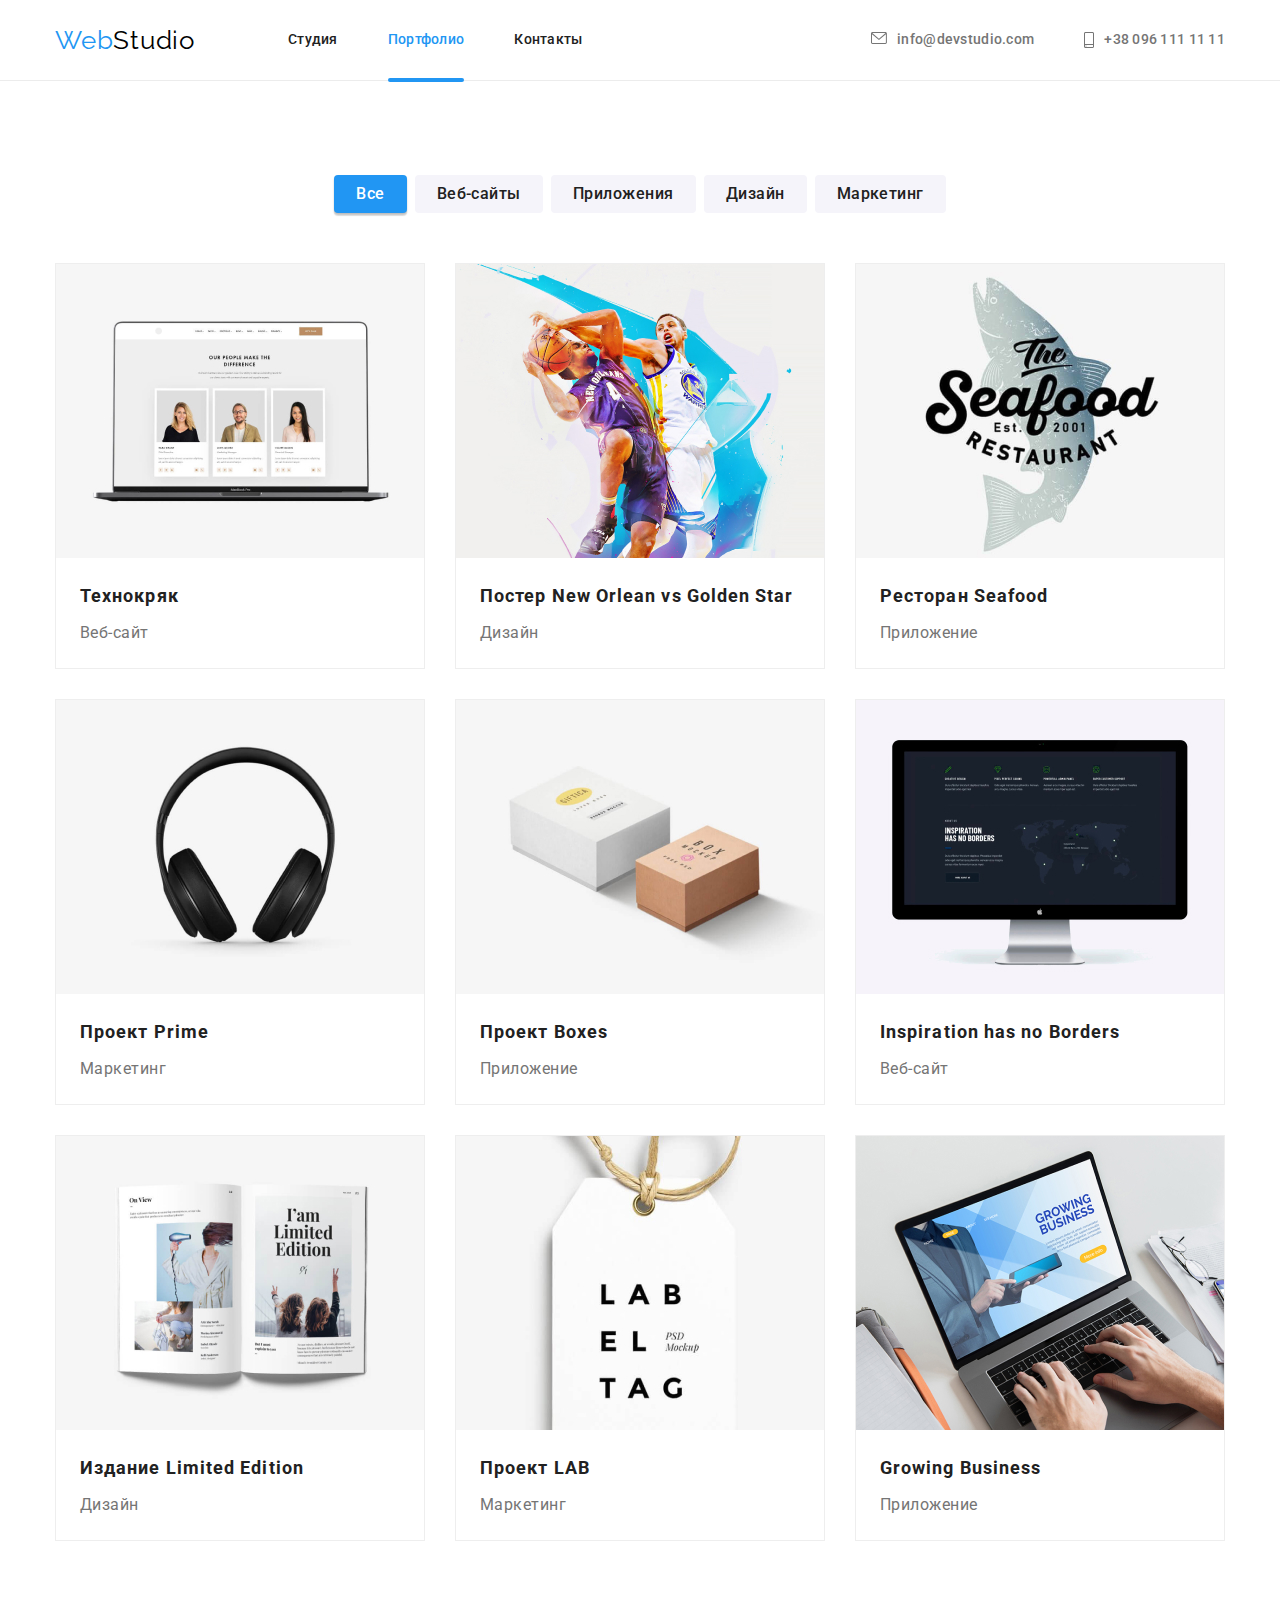
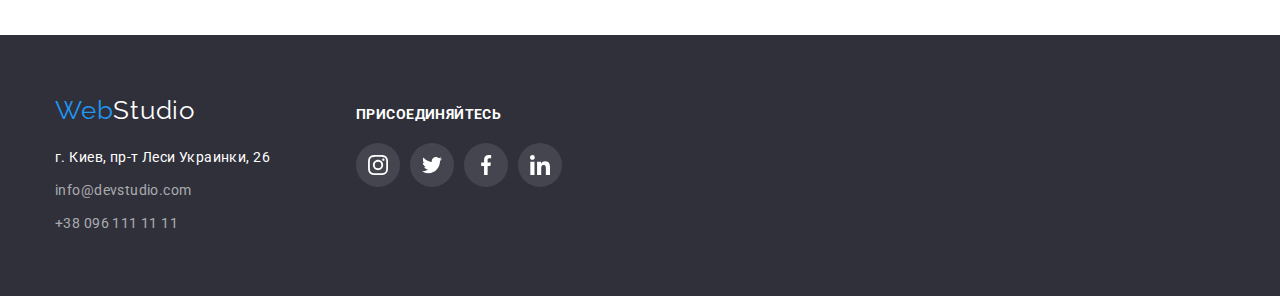
==== portfolio.html @ a4a15072 "add file" ====
<!DOCTYPE html>
<html lang="ru">
  <head>
    <meta charset="UTF-8" />
    <meta http-equiv="X-UA-Compatible" content="IE=edge" />
    <meta name="viewport" content="width=device-width, initial-scale=1.0" />
    <title>WebStudio</title>
    <link rel="preconnect" href="https://fonts.googleapis.com" />
    <link rel="preconnect" href="https://fonts.gstatic.com" crossorigin />
    <link
      href="https://fonts.googleapis.com/css2?family=Raleway:wght@700&family=Roboto:wght@400;500;700;900&display=swap"
      rel="stylesheet"
    />
    <link
      rel="stylesheet"
      href="https://cdnjs.cloudflare.com/ajax/libs/modern-normalize/1.1.0/modern-normalize.min.css"
    />
    <link rel="stylesheet" href="./css/styles.css" />
  </head>
  <body>
    <header class="border">
      <div class="container header-div">
        <div class="header-div">
          <a href="" class="logo">
            <span class="logo-1">Web</span><span class="logo-2">Studio</span></a
          >
          <nav>
            <ul class="site-nav list">
              <li class="iten">
                <a href="./index.html" class="site-nav-list">Студия</a>
              </li>
              <li class="iten">
                <a href="./portfolio.html" class="site-nav-activ">Портфолио</a>
              </li>
              <li class="iten">
                <a href="" class="site-nav-list">Контакты</a>
              </li>
            </ul>
          </nav>
        </div>
        <div class="contacts">
          <ul class="contacts-list list">
            <li class="iten">
              <a href="mailto:info@devstudio.com" class="contacts-info">
                <svg class="header-icon" width="16" height="12">
                  <use href="./img/symbol-defs.svg#icon-envelope"></use>
                </svg>
                info@devstudio.com</a
              >
            </li>
            <li class="iten">
              <a href="tel:+380961111111" class="contacts-info">
                <svg class="header-icon" width="10" height="16">
                  <use href="./img/symbol-defs.svg#icon-smartphone"></use>
                </svg>
                +38 096 111 11 11</a
              >
            </li>
          </ul>
        </div>
      </div>
    </header>

    <main>
      <section class="portfolio-section">
        <div class="container">
          <div class="button-list-div">
            <ul class="button-list list">
              <li class="iten">
                <button type="button" class="button-current-activ">Все</button>
              </li>
              <li class="iten">
                <button type="button" class="button-current">Веб-сайты</button>
              </li>
              <li class="iten">
                <button type="button" class="button-current">Приложения</button>
              </li>
              <li class="iten">
                <button type="button" class="button-current">Дизайн</button>
              </li>
              <li>
                <button type="button" class="button-current">Маркетинг</button>
              </li>
            </ul>
          </div>
          <ul class="user-portfolio-items list">
            <div class="user-portfolio-element">
              <div class="portfolio-img-text">
                <li>
                  <img
                    src="img/port.jpg"
                    alt="Веб-сайт"
                    width="370"
                    height="294"
                  />
                  <p class="user-portfolio-text">
                    Ресурс предлагает комплексные предложения с разным уровнем функционала и сервисов. Все это позволит посетителю получить исчерпывающие сведения о компании или частном лице. 
                  </p>
              </div>
              
                <div class="portfolio-title">
                  <h2 class="user-portfolio-name title">Технокряк</h2>
                  <p class="user-portfolio-type">Веб-сайт</p>
                </div>
              </li>
            </div>
            <div class="user-portfolio-element">
              <div class="portfolio-img-text">
                <li>
                  <img
                    src="img/port-1.jpg"
                    alt="Веб-сайт"
                    width="370"
                    height="294"
                  />
                  <p class="user-portfolio-text">
                    Ресурс предлагает комплексные предложения с разным уровнем функционала и сервисов. Все это позволит посетителю получить исчерпывающие сведения о компании или частном лице. 
                  </p>
              </div>
                <div class="portfolio-title">
                  <h2 class="user-portfolio-name title">
                    Постер New Orlean vs Golden Star
                  </h2>
                  <p class="user-portfolio-type">Дизайн</p>
                </div>
              </li>
            </div>
            <div class="user-portfolio-element">
              <div class="portfolio-img-text">
              <li>
                <img
                  src="img/port-2.jpg"
                  alt="Приложение"
                  width="370"
                  height="294"
                />
                <p class="user-portfolio-text">
                  Ресурс предлагает комплексные предложения с разным уровнем функционала и сервисов. Все это позволит посетителю получить исчерпывающие сведения о компании или частном лице. 
                </p>
              </div>
                <div class="portfolio-title">
                  <h2 class="user-portfolio-name title">Ресторан Seafood</h2>
                  <p class="user-portfolio-type">Приложение</p>
                </div>
              </li>
            </div>
            <div class="user-portfolio-element">
              <div class="portfolio-img-text">
              <li>
                <img
                  src="img/port-3.jpg"
                  alt="Маркетинг"
                  width="370"
                  height="294"
                />
                <p class="user-portfolio-text">
                    Ресурс предлагает комплексные предложения с разным уровнем функционала и сервисов. Все это позволит посетителю получить исчерпывающие сведения о компании или частном лице. 
                  </p>
                </div>
                <div class="portfolio-title">
                  <h2 class="user-portfolio-name title">Проект Prime</h2>
                  <p class="user-portfolio-type">Маркетинг</p>
                </div>
              </li>
            </div>
            <div class="user-portfolio-element">
              <div class="portfolio-img-text">
              <li>
                <img
                  src="img/port-4.jpg"
                  alt="Приложение"
                  width="370"
                  height="294"
                />
                <p class="user-portfolio-text">
                  Ресурс предлагает комплексные предложения с разным уровнем функционала и сервисов. Все это позволит посетителю получить исчерпывающие сведения о компании или частном лице. 
                </p>
              </div>
                <div class="portfolio-title">
                  <h2 class="user-portfolio-name title">Проект Boxes</h2>
                  <p class="user-portfolio-type">Приложение</p>
                </div>
              </li>
            </div>
            <div class="user-portfolio-element">
              <div class="portfolio-img-text">
              <li>
                <img
                  src="img/port-5.jpg"
                  alt="Веб-сайт"
                  width="370"
                  height="294"
                />
                <p class="user-portfolio-text">
                    Ресурс предлагает комплексные предложения с разным уровнем функционала и сервисов. Все это позволит посетителю получить исчерпывающие сведения о компании или частном лице. 
                  </p>
                </div>
                <div class="portfolio-title">
                  <h2 class="user-portfolio-name title">
                    Inspiration has no Borders
                  </h2>
                  <p class="user-portfolio-type">Веб-сайт</p>
                </div>
              </li>
            </div>
            <div class="user-portfolio-element">
              <div class="portfolio-img-text">
                <li>
                  <img
                    src="img/port-6.jpg"
                    alt="Веб-сайт"
                    width="370"
                    height="294"
                  />
                  <p class="user-portfolio-text">
                    Ресурс предлагает комплексные предложения с разным уровнем функционала и сервисов. Все это позволит посетителю получить исчерпывающие сведения о компании или частном лице. 
                  </p>
              </div>
                <div class="portfolio-title">
                  <h2 class="user-portfolio-name title">
                    Издание Limited Edition
                  </h2>
                  <p class="user-portfolio-type">Дизайн</p>
                </div>
              </li>
            </div>
            <div class="user-portfolio-element">
              <div class="portfolio-img-text">
              <li>
                <img
                  src="img/port-7.jpg"
                  alt="Маркетинг"
                  width="370"
                  height="294"
                />
                <p class="user-portfolio-text">
                    Ресурс предлагает комплексные предложения с разным уровнем функционала и сервисов. Все это позволит посетителю получить исчерпывающие сведения о компании или частном лице. 
                  </p>
                </div>
                <div class="portfolio-title">
                  <h2 class="user-portfolio-name title">Проект LAB</h2>
                  <p class="user-portfolio-type">Маркетинг</p>
                </div>
              </li>
            </div>
            <div class="user-portfolio-element">
              <div class="portfolio-img-text">
              <li>
                <img
                  src="img/port-8.jpg"
                  alt="Приложение"
                  width="370"
                  height="294"
                />
                <p class="user-portfolio-text">
                    Ресурс предлагает комплексные предложения с разным уровнем функционала и сервисов. Все это позволит посетителю получить исчерпывающие сведения о компании или частном лице. 
                  </p>
                </div>
                <div class="portfolio-title">
                  <h2 class="user-portfolio-name title">Growing Business</h2>
                  <p class="user-portfolio-type">Приложение</p>
                </div>
              </li>
            </div>
          </ul>
        </div>
      </section>
    </main>
    
    <footer class="footer-contacts footer-div">
      <div class="container footer-container">
          <div>
            <a href="" class="logo logo-footer">
              <span class="logo-1">Web</span><span class="logo-3">Studio</span></a>
            <address class="footer-address">
              <ul class="footer-contacts-list list">
                <li class="footer-iten">
                  <a href="https://goo.gl/maps/tQwy83gQyjdD5JpE6" class="footer-list-address-activ">г. Киев, пр-т Леси
                    Украинки, 26</a>
                </li>
                <li class="footer-iten">
                  <a href="mailto:info@devstudio.com" class="footer-list-address">info@devstudio.com</a>
                </li>
                <li class="footer-iten">
                  <a href="tel:+380961111111" class="footer-list-address">+38 096 111 11 11</a>
                </li>
              </ul>
            </address>
          </div>
          <div class="footer-box">
            <h2 class="footer-title">Присоединяйтесь</h2>
        <ul class="team-box list">
          <li class="box-list"><a href="" target="_blank" rel="noopener noreferrer nofollow" class="team-box-list">
            <svg  class="user-icon" width="20" height="20">
              <use href="./img/symbol-defs.svg#icon-instagram-f"></use>
            </svg>
          </a></li>
          <li class="box-list"><a href="" target="_blank" rel="noopener noreferrer nofollow" class="team-box-list">
            <svg  class="user-icon" width="20" height="20">
              <use href="./img/symbol-defs.svg#icon-twitter-f"></use>
            </svg>
          </a></li>
          <li class="box-list"><a href="" target="_blank" rel="noopener noreferrer nofollow" class="team-box-list">
            <svg  class="user-icon" width="20" height="20">
              <use href="./img/symbol-defs.svg#icon-facebook-f"></use>
            </svg>
          </a></li>
          <li class="box-list"><a href="" target="_blank" rel="noopener noreferrer nofollow" class="team-box-list">
            <svg  class="user-icon" width="20" height="20">
              <use href="./img/symbol-defs.svg#icon-linkedin-f"></use>
            </svg>
          </a></li>
        </ul>
      </div>
    </div>
    </footer>
  </body>
  </body>
</html>
---- css/styles.css ----
:root {
  --primary-text-color: #757575;
  --title-text-color: #212121;
  --activ-color: #2196f3;
  --color-header: #000000;
  --color-text-reserve: #ffffff;
  --color-footer-contacts: rgba(255, 255, 255, 0.6);
  --color-icons: #afb1b8;
}

body {
  margin: 0;
  font-family: "Roboto", sans-serif;
  background-color: #ffffff;
  color: var(--title-text-color);
}

/*--------------------------logo----------------------------*/
.logo {
  text-decoration: none;
  display: flex;
  padding-top: 24px;
  padding-bottom: 24px;
}

.logo-1,
.logo-2,
.logo-3 {
  font-family: "Raleway", sans-serif;
  font-size: 26px;
  line-height: 1.19;
  letter-spacing: 0.03em;
}

.logo-1 {
  color: var(--activ-color);
}

.logo-2 {
  color: var(--color-header);
}

.logo-3 {
  color: var(--color-text-reserve);
}

.container {
  width: 1200px;
  margin: 0 auto;
  padding-left: 15px;
  padding-right: 15px;
}

/*--------------------------studio-main---------------------------*/
.border {
  border-bottom: 1px solid #ececec;
}

.title {
  color: var(--title-text-color);
  margin: 0;
}

.header-div {
  display: flex;
  align-items: center;
}

.contacts-list > .iten {
  display: flex;
  align-items: center;
}

.list {
  margin: 0;
  padding: 0;
  list-style: none;
}

.site-nav {
  display: flex;
  margin-left: 93px;
  align-items: baseline;
}

.iten:not(:last-child) {
  margin-right: 50px;
}

.site-nav a {
  text-decoration: none;
  transition: color 250ms cubic-bezier(0.4, 0, 0.2, 1), fill 250ms cubic-bezier(0.4, 0, 0.2, 1);
}

.site-nav-activ {
  display: block;
  padding-top: 32px;
  padding-bottom: 32px;

  font-weight: 500;
  font-size: 14px;
  line-height: 1.14;
  color: var(--activ-color);
  letter-spacing: 0.02em;
  position: relative;
}

.site-nav-list {
  display: block;
  padding-top: 32px;
  padding-bottom: 32px;

  font-weight: 500;
  font-size: 14px;
  line-height: 1.14;
  color: var(--title-text-color);
  letter-spacing: 0.02em;
  position: relative;
  transition: color 250ms cubic-bezier(0.4, 0, 0.2, 1), fill 250ms cubic-bezier(0.4, 0, 0.2, 1);
}

.site-nav a:hover,
.site-nav a:focus {
  color: var(--activ-color);
}

.site-nav-list:hover::after {
  content: "";
  height: 4px;
  width: 100%;
  background-color: #2196f3;
  border-radius: 2px;
  margin-top: 30px;
  display: block;
  position: absolute;
}

.site-nav-activ::after {
  content: "";
  height: 4px;
  width: 100%;
  background-color: #2196f3;
  border-radius: 2px;
  margin-top: 30px;
  display: block;
  position: absolute;
}

.contacts {
  display: flex;
  margin-left: auto;
}

.contacts-list {
  display: flex;
  margin-left: auto;
}

.contacts .contacts-info {
  display: flex;
  padding-top: 32px;
  padding-bottom: 32px;

  font-weight: 500;
  font-size: 14px;
  line-height: 1.14;
  text-decoration: none;
  color: var(--primary-text-color);
  letter-spacing: 0.02em;
  transition: color 250ms cubic-bezier(0.4, 0, 0.2, 1), fill 250ms cubic-bezier(0.4, 0, 0.2, 1);
}

.header-icon {
  margin-right: 10px;
  fill: currentColor;
}

.contacts-list .contacts-info:hover,
.contacts-list .contacts-info:focus {
  color: var(--activ-color);
}

.heading-div {
  padding-bottom: 94px;
}

.heading {
  background-color: #c4c4c4;
  height: 600px;
  padding-top: 200px;
  background-image: linear-gradient(
      to right,
      rgba(47, 48, 58, 0.4),
      rgba(47, 48, 58, 0.4)
    ),
    url(../img/hero.jpg);

  background-repeat: no-repeat;
  background-position: center;
  background-size: cover;
}

.heading-text {
  display: block;
  margin: 0 252px;
  text-align: center;
  margin-bottom: 30px;

  font-weight: 900;
  font-size: 44px;
  line-height: 1.36;
  text-transform: uppercase;
  color: var(--color-text-reserve);
  letter-spacing: 0.06em;
}

.button-heading-activ {
  display: inline-block;
  align-items: center;
  text-align: center;
  border: 2px solid var(--activ-color);
  border-radius: 4px;
  margin: 0 485px;
  width: 200px;
  height: 50px;

  cursor: pointer;
  font-weight: 700;
  font-size: 16px;
  line-height: 1.88;
  font-family: inherit;
  color: var(--color-text-reserve);
  background-color: #2196f3;
  border-color: var(--activ-color);
  letter-spacing: 0.06em;
}

.container > .button-heading-activ {
  transition: background-color 250ms cubic-bezier(0.4, 0, 0.2, 1), fill 250ms cubic-bezier(0.4, 0, 0.2, 1);
}

.container > .button-heading-activ:hover,
.container > .button-heading-activ:focus {
  background-color: #188ce8;
  box-shadow: 0px 4px 4px rgba(0, 0, 0, 0.15);
  border-radius: 4px;
  border-color: var(--activ-color);
}

.heading-section {
  padding-top: 94px;
  padding-bottom: 94px;
}

.features-list {
  display: flex;
}

.features-section:not(:last-child) {
  margin-right: 30px;
}

.features-section {
  display: block;
  margin-left: auto;
  width: 270px;
}

.icon-div {
  display: flex;
  height: 120px;
  margin-bottom: 30px;
  background-color: #f5f4fa;
  border-radius: 4px;
  justify-content: center;
  align-items: center;
}

.features-icon {
  width: 70px;
  height: 70px;
}

.features-list-title {
  display: block;
  padding: 0;
  font-weight: 700;
  font-size: 14px;
  line-height: 1.14;
  text-transform: uppercase;
  letter-spacing: 0.03em;
}

.features-list-text {
  display: block;
  margin: 10px 0 0 0;
  font-size: 14px;
  line-height: 1.71;
  color: var(--primary-text-color);
  letter-spacing: 0.03em;
}

.user-portfolio {
  display: block;
  margin: 0 0 50px 0;
  text-align: center;

  font-weight: 700;
  font-size: 36px;
  line-height: 1.17;
  letter-spacing: 0.03em;
}

.user-portfolio-list {
  display: flex;
}

.user-portfolio-img {
  position: relative;
}

.user-img-text {
  position: absolute;
  bottom: 0;
  height: 70px;
  width: 100%;
  background-color: rgba(47, 48, 58, 0.8);
  font-weight: 700;
  font-size: 14px;
  line-height: 1.14;
  text-align: center;
  letter-spacing: 0.03em;
  text-transform: uppercase;
  color: #ffffff;
  margin: 0;
  padding: 27px 82px;
}

.user-portfolio-img img {
  display: block;
}

.user-portfolio-img:not(:last-child) {
  margin-right: 30px;
}

.user-team {
  background-color: #f5f4fa;
  padding-top: 94px;
  padding-bottom: 94px;
}

.user-team-title {
  display: block;
  margin: 0;
  text-align: center;
  padding-bottom: 50px;

  font-weight: 700;
  font-size: 36px;
  line-height: 1.17;
  letter-spacing: 0.03em;
}

.user-team-list {
  display: flex;
}

.user-team-list img {
  display: block;
}

.user-team-img:not(:last-child) {
  margin-right: 30px;
}

.user-team-img {
  background-color: #ffffff;
  box-shadow: 0px 1px 3px rgba(0, 0, 0, 0.12), 0px 1px 1px rgba(0, 0, 0, 0.14),
    0px 2px 1px rgba(0, 0, 0, 0.2);
  border-radius: 0px 0px 4px 4px;
  width: 270px;
}

.profession-div {
  padding-top: 30px;
  padding-bottom: 30px;
}

.user-name {
  display: block;
  margin: 0 0 10px 0;
  text-align: center;

  font-weight: 500;
  font-size: 16px;
  line-height: 1.19;
  letter-spacing: 0.03em;
}

.user-profession {
  display: block;
  margin: 0;
  text-align: center;

  font-size: 16px;
  line-height: 1.17;
  color: var(--primary-text-color);
  letter-spacing: 0.03em;
}

.box {
  display: block;
  margin-top: 16px;
}

.team-box {
  display: flex;
  justify-content: center;
}

.box-list-icon {
  display: flex;
  justify-content: center;
  align-items: center;
  width: 44px;
  height: 44px;
  border-radius: 50%;
  padding: 0;
  background-color: #ffffff;
  fill: var(--color-icons);
  transition: background-color 250ms cubic-bezier(0.4, 0, 0.2, 1), fill 250ms cubic-bezier(0.4, 0, 0.2, 1);
}

.box-list:not(:last-child) {
  margin-right: 10px;
}

.box-list-icon:hover,
.box-list-icon:focus {
  background-color: #2196f3;
  fill: var(--color-text-reserve);
}

.user-client {
  padding-top: 94px;
  padding-bottom: 94px;
}

.client-list {
  display: flex;
  width: 170px;
  height: 92px;
  padding: 0;
}

.client-list:not(:last-child) {
  margin-right: 30px;
}

.client-list-icon {
  justify-content: center;
  border: 1px solid #afb1b8;
  box-sizing: border-box;
  border-radius: 4px;
  fill: var(--color-icons);
  transition: border 250ms cubic-bezier(0.4, 0, 0.2, 1), fill 250ms cubic-bezier(0.4, 0, 0.2, 1);
}

.client-list .user-icon {
  margin: 16px 32px;
}

.client-list-icon:hover,
.client-list-icon:focus {
  border: 1px solid #2196f3;
  fill: var(--activ-color);
}

/*--------------------------footer----------------------------*/
.footer-div {
  background-color: #2f303a;
  padding-top: 60px;
  padding-bottom: 60px;
}

.logo-footer {
  padding-bottom: 20px;
  padding-top: 0;
  width: 145px;
}

.footer-contacts-list {
  display: flex;
  flex-direction: column;
  width: 231px;
  padding-left: 0;
}

.footer-iten:not(:last-child) {
  margin-bottom: 9px;
}

.footer-address {
  margin: 0;
  width: 231px;
  font-size: 14px;
  line-height: 1.71;
  font-style: normal;
  letter-spacing: 0.03em;
}

.footer-list-address-activ {
  text-decoration: none;
  color: var(--color-text-reserve);
}

.footer-list-address {
  color: var(--color-footer-contacts);
  text-decoration: none;
  transition: color 250ms cubic-bezier(0.4, 0, 0.2, 1), fill 250ms cubic-bezier(0.4, 0, 0.2, 1);
}

.footer-list-address:hover,
.footer-list-address:focus {
  color: var(--color-text-reserve);
}

.footer-title {
  display: block;
  margin: 0;
  text-align: left;
  padding-bottom: 20px;

  font-weight: 700;
  font-size: 14px;
  line-height: 1.14;
  letter-spacing: 0.03em;
  text-transform: uppercase;
  color: var(--color-text-reserve);
}

.footer-container {
  display: flex;
}

.footer-box {
  margin-top: 12px;
  margin-left: 70px;
}

.team-box-list {
  display: flex;
  justify-content: center;
  align-items: center;
  width: 44px;
  height: 44px;
  border-radius: 50%;
  padding: 0;
  background-color: rgba(255, 255, 255, 0.1);
  fill: var(--color-text-reserve);
  transition: background-color 250ms cubic-bezier(0.4, 0, 0.2, 1), fill 250ms cubic-bezier(0.4, 0, 0.2, 1);
}

.footer-box .box-list:not(:last-child) {
  margin-right: 10px;
}

.team-box-list:hover,
.team-box-list:focus {
  background-color: #2196f3;
  fill: var(--color-text-reserve);
}

/*--------------------------portfolio----------------------------*/
.portfolio-section {
  padding-bottom: 94px;
  padding-top: 94px;
}

.button-list-div {
  margin-bottom: 50px;
}

.button-list {
  display: flex;
  justify-content: center;
  margin: 0;
}

.button-list > .iten:not(:last-child) {
  margin-right: 8px;
}

.button-current-activ {
  display: inline-block;
  align-items: center;
  text-align: center;
  padding: 6px 22px;

  cursor: pointer;
  font-weight: 500;
  font-size: 16px;
  line-height: 1.63;
  font-family: inherit;
  color: var(--color-text-reserve);
  background-color: #2196f3;
  border: none;
  letter-spacing: 0.03em;
  border-radius: 4px;
  box-shadow: 0px 3px 1px rgba(0, 0, 0, 0.1), 0px 1px 2px rgba(0, 0, 0, 0.08),
    0px 2px 2px rgba(0, 0, 0, 0.12);
}

.button-current {
  display: inline-block;
  align-items: center;
  text-align: center;
  padding: 6px 22px;

  cursor: pointer;
  font-weight: 500;
  font-size: 16px;
  line-height: 1.63;
  font-family: inherit;
  color: var(--title-text-color);
  background-color: #f5f4fa;
  border: none;
  letter-spacing: 0.03em;
  border-radius: 4px;
  transition: color 250ms cubic-bezier(0.4, 0, 0.2, 1), fill 250ms cubic-bezier(0.4, 0, 0.2, 1);
}

.button-current:hover,
.button-current:focus {
  color: var(--color-text-reserve);
  background-color: #2196f3;
  border-color: var(--activ-color);
  box-shadow: 0px 3px 1px rgba(0, 0, 0, 0.1), 0px 1px 2px rgba(0, 0, 0, 0.08),
    0px 2px 2px rgba(0, 0, 0, 0.12);
}

.user-portfolio-items {
  display: flex;
  flex-wrap: wrap;
}

.user-portfolio-element {
  width: 370px;
  margin-right: 30px;
  margin-bottom: 30px;
  border: 1px solid #eeeeee;
  box-sizing: border-box;
  transition: color 250ms cubic-bezier(0.4, 0, 0.2, 1), fill 250ms cubic-bezier(0.4, 0, 0.2, 1);
}

.user-portfolio-element:hover .user-portfolio-text {
  transform: translateY(0);
}

.portfolio-img-text {
  position: relative;
  overflow: hidden;
}

.user-portfolio-text {
  position: absolute;
  top: 0;
  background-color: rgba(33, 150, 243, 0.9);
  color: var(--color-text-reserve);
  font-size: 18px;
  line-height: 1.56;
  letter-spacing: 0.03em;
  padding: 63px 24px;
  margin: 0;
  transform: translateY(100%);
  transition: 250ms linear;
  overflow: auto;
}

.user-portfolio-element:hover {
  box-shadow: 0px 4px 4px rgba(0, 0, 0, 0.25);
}

.user-portfolio-element:nth-child(3n) {
  margin-right: 0;
}

.user-portfolio-element:nth-last-child(-n + 3) {
  margin-bottom: 0;
}

.user-portfolio-element img {
  display: block;
}

.portfolio-title {
  padding-top: 20px;
  padding-left: 24px;
  padding-bottom: 20px;
}

.user-portfolio-name {
  display: block;
  margin: 0 0 4px 0;

  font-weight: 700;
  font-size: 18px;
  line-height: 2;
  letter-spacing: 0.06em;
}

.user-portfolio-type {
  display: block;
  margin: 0;

  font-size: 16px;
  line-height: 1.88;
  color: var(--primary-text-color);
  letter-spacing: 0.03em;
}

/* ------------------------------------modal------------------------------ */

.backdrop {
  position: fixed;
  top: 0;
  background-color: rgba(0, 0, 0, 0.2);
  width: 100%;
  height: 100%;
  transition: opacity 250ms, visibility 250ms;
}

.backdrop.is-hidden .modal {
  transform: scale(0.25) rotateY(60deg);
}

.modal {
  width: 528px;
  height: 581px;
  background-color: #ffffff;
  border-radius: 4px;
  position: absolute;
  top: 50%;
  left: 50%;
  transition: transform 250ms;
  transform: translate(-50%, -50%) scale(1) rotateY(0);
}

.modal-close-btn {
  display: inline-block;
  cursor: pointer;
  color: var(--color-header);
  background-color: transparent;
  border: 1px solid rgba(0, 0, 0, 0.1);
  width: 30px;
  height: 30px;
  border-radius: 50%;
  position: absolute;
  top: 8px;
  right: 8px;
  padding: 0;
  text-align: center;
}

.modal-close-btn:hover,
.modal-close-btn:focus {
  border: 1px solid rgba(0, 0, 0);
}

.is-hidden {
  opacity: 0;
  pointer-events: none;
  visibility: hidden;
}
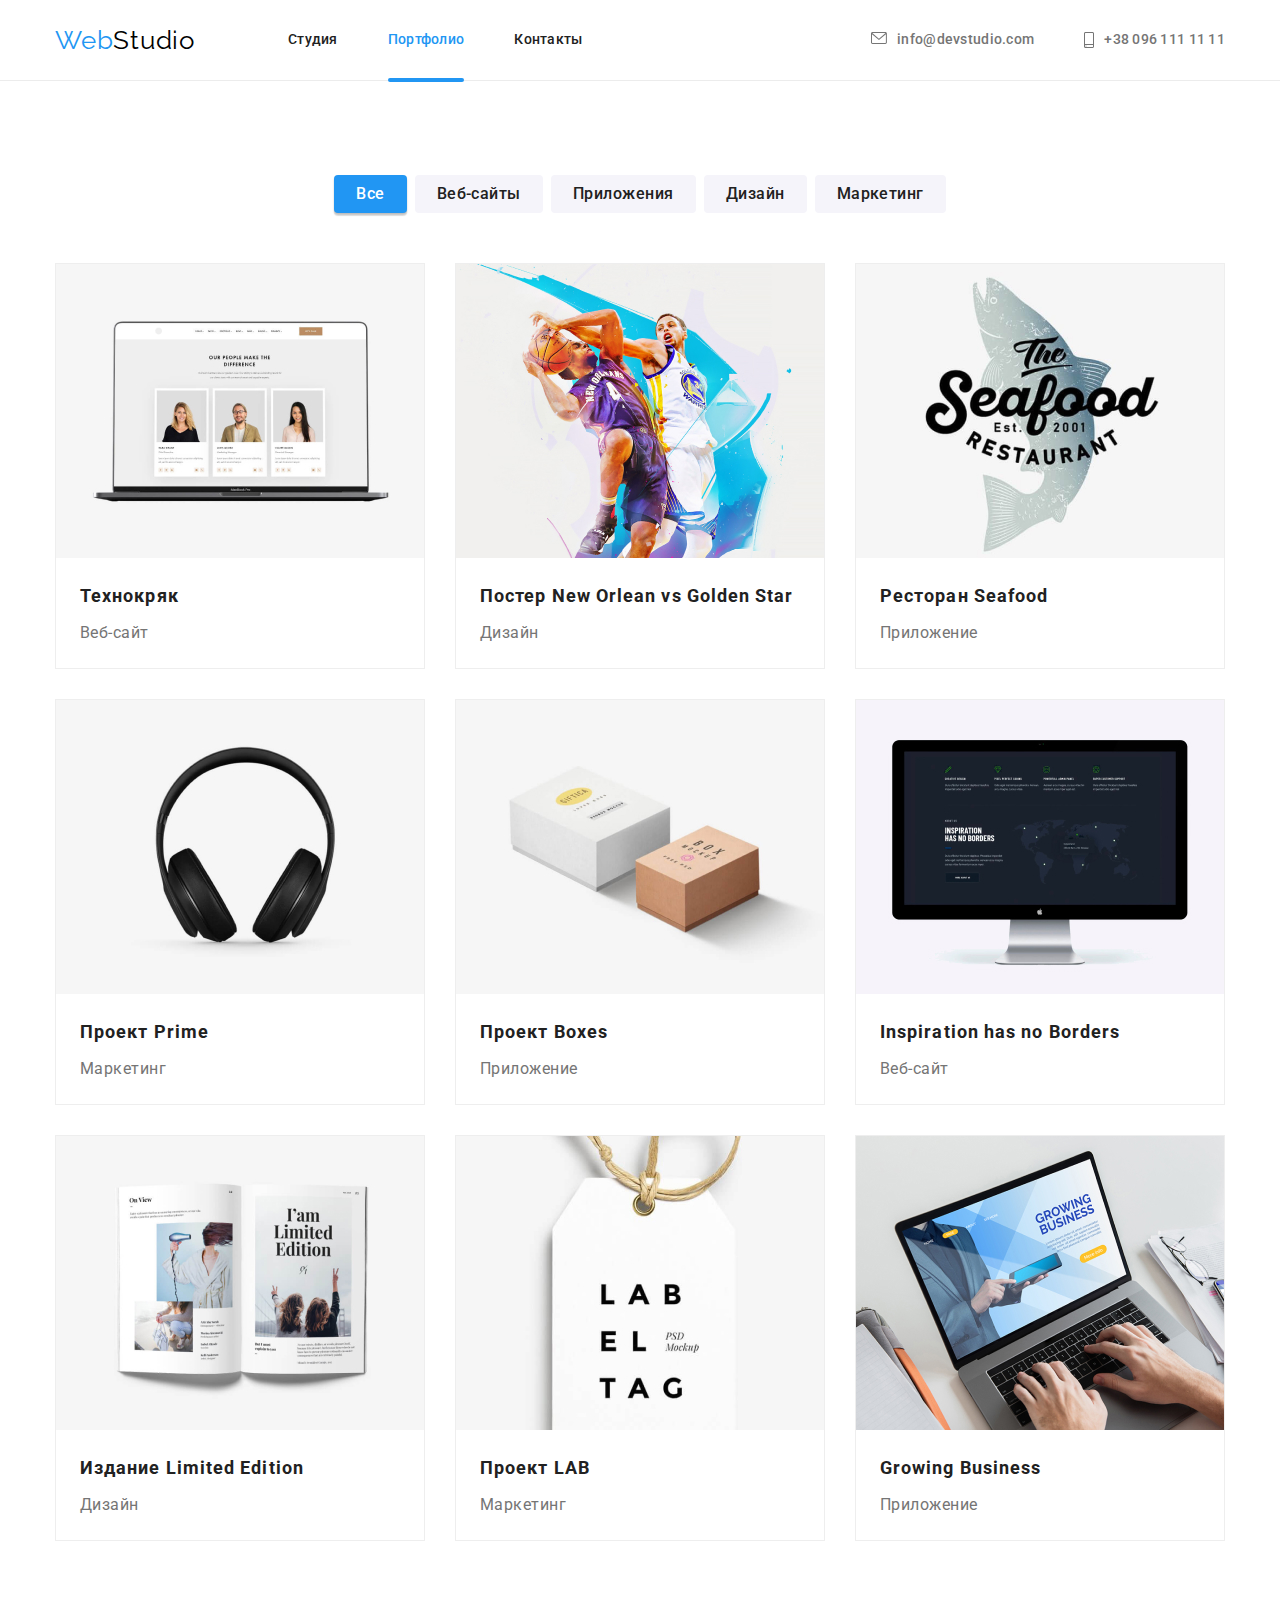
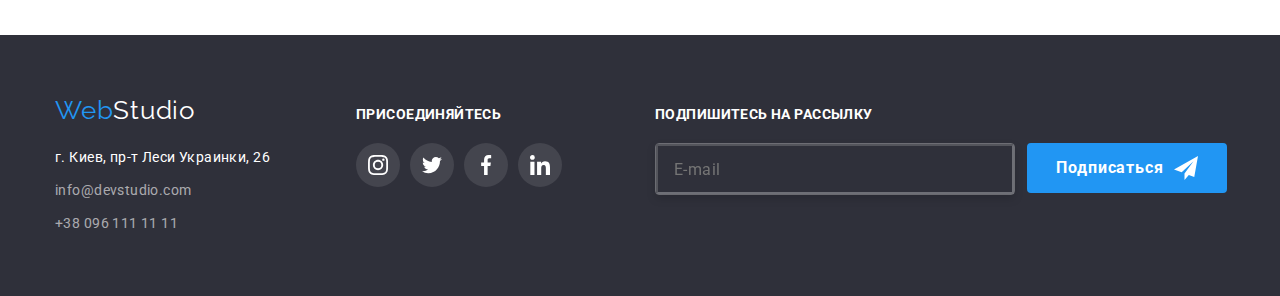
==== commit 4554dccf: "add footer-e-mail" ====
--- a/portfolio.html
+++ b/portfolio.html
@@ -289,30 +289,71 @@
           </div>
           <div class="footer-box">
             <h2 class="footer-title">Присоединяйтесь</h2>
-        <ul class="team-box list">
-          <li class="box-list"><a href="" target="_blank" rel="noopener noreferrer nofollow" class="team-box-list">
-            <svg  class="user-icon" width="20" height="20">
-              <use href="./img/symbol-defs.svg#icon-instagram-f"></use>
-            </svg>
-          </a></li>
-          <li class="box-list"><a href="" target="_blank" rel="noopener noreferrer nofollow" class="team-box-list">
-            <svg  class="user-icon" width="20" height="20">
-              <use href="./img/symbol-defs.svg#icon-twitter-f"></use>
-            </svg>
-          </a></li>
-          <li class="box-list"><a href="" target="_blank" rel="noopener noreferrer nofollow" class="team-box-list">
-            <svg  class="user-icon" width="20" height="20">
-              <use href="./img/symbol-defs.svg#icon-facebook-f"></use>
-            </svg>
-          </a></li>
-          <li class="box-list"><a href="" target="_blank" rel="noopener noreferrer nofollow" class="team-box-list">
-            <svg  class="user-icon" width="20" height="20">
-              <use href="./img/symbol-defs.svg#icon-linkedin-f"></use>
-            </svg>
-          </a></li>
-        </ul>
-      </div>
-    </div>
+            <ul class="team-box list">
+              <li class="box-list">
+                <a
+                  href=""
+                  target="_blank"
+                  rel="noopener noreferrer nofollow"
+                  class="team-box-list"
+                >
+                  <svg class="user-icon" width="20" height="20">
+                    <use href="./img/symbol-defs.svg#icon-instagram-f"></use>
+                  </svg>
+                </a>
+              </li>
+              <li class="box-list">
+                <a
+                  href=""
+                  target="_blank"
+                  rel="noopener noreferrer nofollow"
+                  class="team-box-list"
+                >
+                  <svg class="user-icon" width="20" height="20">
+                    <use href="./img/symbol-defs.svg#icon-twitter-f"></use>
+                  </svg>
+                </a>
+              </li>
+              <li class="box-list">
+                <a
+                  href=""
+                  target="_blank"
+                  rel="noopener noreferrer nofollow"
+                  class="team-box-list"
+                >
+                  <svg class="user-icon" width="20" height="20">
+                    <use href="./img/symbol-defs.svg#icon-facebook-f"></use>
+                  </svg>
+                </a>
+              </li>
+              <li class="box-list">
+                <a
+                  href=""
+                  target="_blank"
+                  rel="noopener noreferrer nofollow"
+                  class="team-box-list"
+                >
+                  <svg class="user-icon" width="20" height="20">
+                    <use href="./img/symbol-defs.svg#icon-linkedin-f"></use>
+                  </svg>
+                </a>
+              </li>
+            </ul>
+          </div>
+          <div class="footer-mail">
+            <h2 class="footer-title">Подпишитесь на рассылку</h2>
+            <form class="footer-form">
+              <label class="footer-form-label">
+                <input type="email" class="footer-form-input" name="email" placeholder="E-mail" required />
+              </label>
+                <button type="submit" class="button-mail">Подписаться
+                  <svg class="footer-icon" width="24" height="24">
+                    <use href="./img/symbol-defs.svg#icon-send-f"></use>
+                  </svg>
+                </button>
+            </form>
+          </div>
+        </div>
     </footer>
   </body>
   </body>
--- a/css/styles.css
+++ b/css/styles.css
@@ -572,6 +572,82 @@
   fill: var(--color-text-reserve);
 }
 
+.footer-form {
+  display: flex;
+}
+
+.footer-form-label {
+  display: flex;
+  box-sizing: border-box;
+  border: 1px solid rgba(255, 255, 255, 0.3);
+  filter: drop-shadow(0px 4px 4px rgba(0, 0, 0, 0.15));
+  border-radius: 4px;
+}
+
+.footer-form-input {
+  display: flex;
+  align-items: center;
+  font-size: 16px;
+  line-height: 1.25;
+  letter-spacing: 0.03em;
+  color: var(--color-footer-contacts);
+  height: 50px;
+  width: 358px;
+  padding-left: 16px;
+  background-color: #2f303a;
+}
+
+.footer-form-input:valid {
+  border-color: var(--activ-color);
+}
+
+.footer-form-input:invalid {
+  border-color: rgba(255, 255, 255, 0.3);
+}
+
+.footer-form-input:focus {
+  border-color: var(--activ-color);
+}
+
+.footer-mail {
+  margin-top: 12px;
+  margin-left: 93px;
+}
+
+.button-mail {
+  display: flex;
+  align-items: center;
+  justify-content: center;
+  border: 2px solid var(--activ-color);
+  border-radius: 4px;
+  margin-left: 12px;
+  width: 200px;
+  height: 50px;
+
+  cursor: pointer;
+  font-weight: 700;
+  font-size: 16px;
+  line-height: 1.88;
+  font-family: inherit;
+  color: var(--color-text-reserve);
+  background-color: #2196f3;
+  border-color: var(--activ-color);
+  letter-spacing: 0.06em;
+  transition: background-color 250ms cubic-bezier(0.4, 0, 0.2, 1), fill 250ms cubic-bezier(0.4, 0, 0.2, 1);
+}
+
+.button-mail:hover,
+.button-mail:focus {
+  background-color: #188ce8;
+  box-shadow: 0px 4px 4px rgba(0, 0, 0, 0.15);
+  border-radius: 4px;
+  border-color: var(--activ-color);
+}
+
+.footer-icon {
+  margin-left: 10px;
+  fill: currentColor;
+}
 /*--------------------------portfolio----------------------------*/
 .portfolio-section {
   padding-bottom: 94px;
